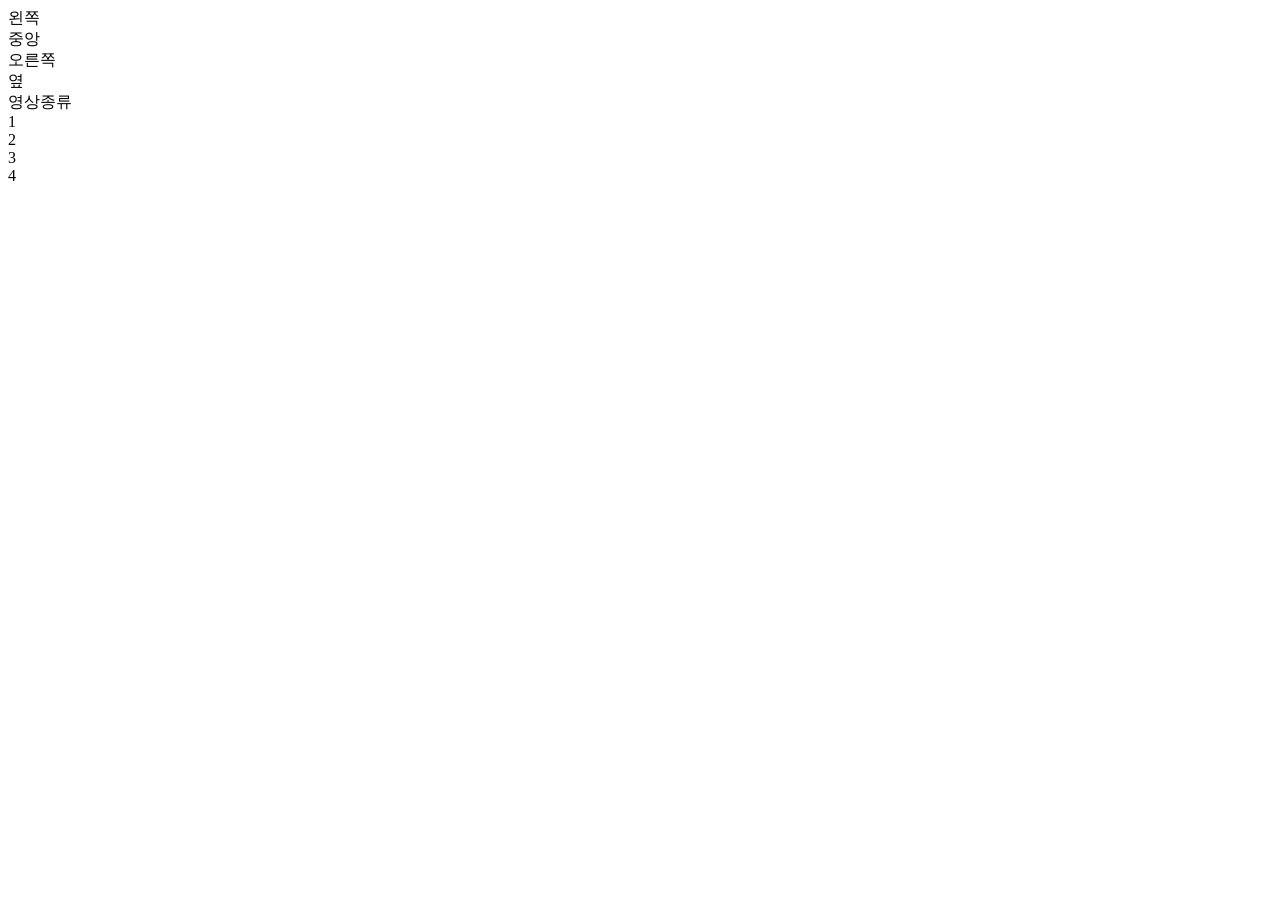
==== index.html @ cde8663f "HTML 구조 생성" ====
<!doctype html>
<html lang="en">
  <head>
    <meta charset="UTF-8" />
    <meta name="viewport" content="width=device-width, initial-scale=1.0" />
    <title>YouTube-Clone</title>
    <link rel="stylesheet" href="style.css">
  </head>
  <body>
    <header>
      <div class="header_left">왼쪽</div>
      <div class="header_middle">중앙</div>
      <div class="header_right">오른쪽</div>
    </header>
    <aside class="menu">옆</aside>
    <main class="main_content">
      <div class="content_select">영상종류</div>
      <div class="content_layout">
        <div class="content">1</div>
        <div class="content">2</div>
        <div class="content">3</div>
        <div class="content">4</div>
      </div>
    </main>
  </body>
</html>
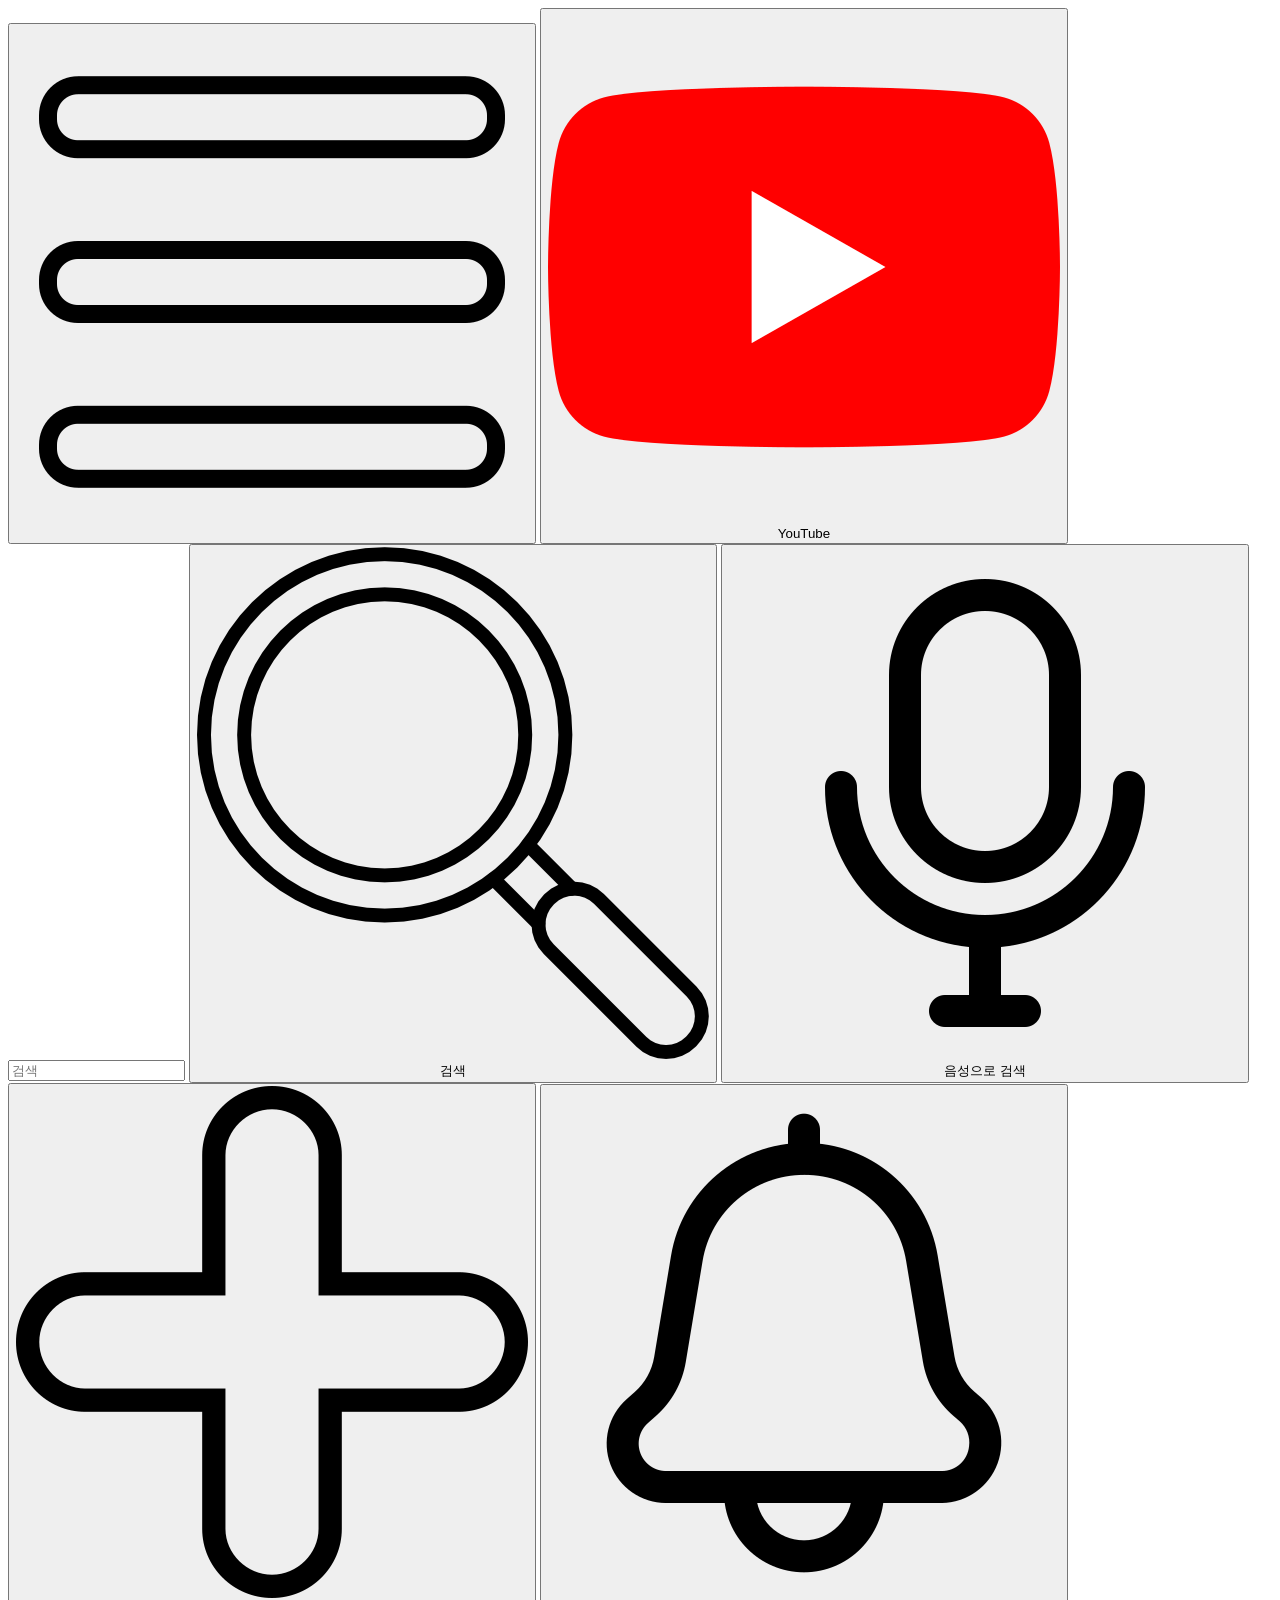
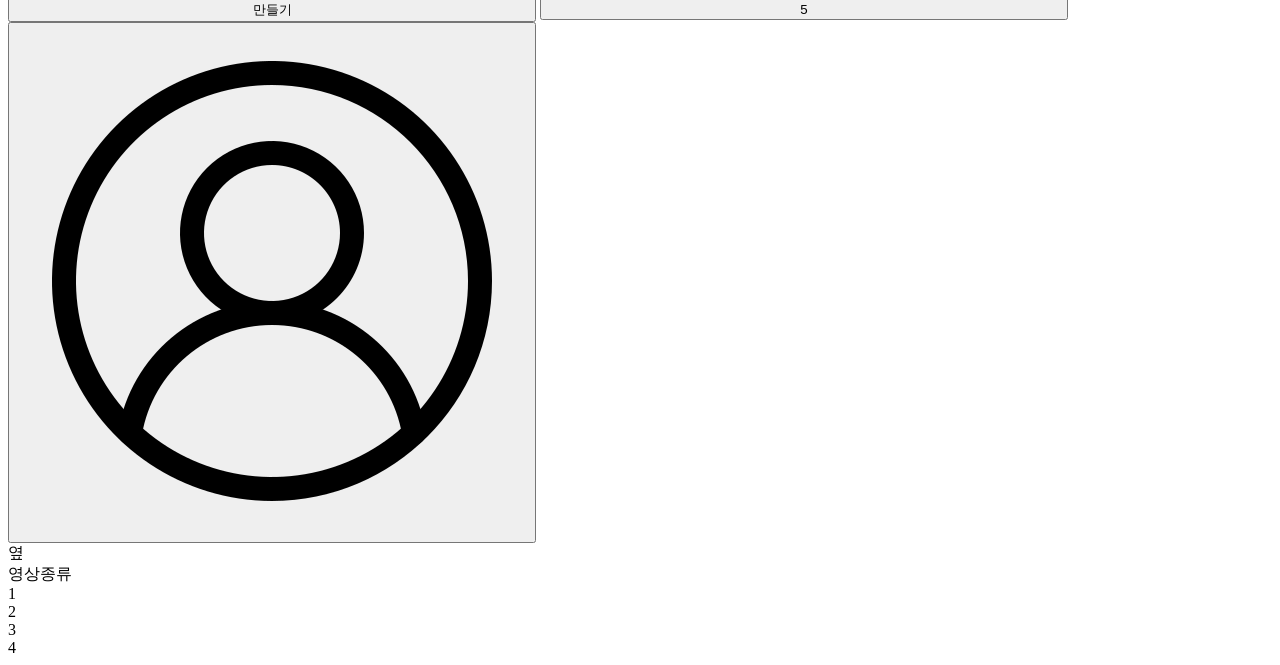
==== commit e6ff2374: "icon, css 추가/html header 완료" ====
--- a/index.html
+++ b/index.html
@@ -4,13 +4,55 @@
     <meta charset="UTF-8" />
     <meta name="viewport" content="width=device-width, initial-scale=1.0" />
     <title>YouTube-Clone</title>
-    <link rel="stylesheet" href="style.css">
+    <link rel="stylesheet" href="general.css" />
+    <link rel="stylesheet" href="header.css" />
+    <link rel="stylesheet" href="side.css" />
+    <link rel="stylesheet" href="main.css" />
   </head>
   <body>
-    <header>
-      <div class="header_left">왼쪽</div>
-      <div class="header_middle">중앙</div>
-      <div class="header_right">오른쪽</div>
+    <header class="header">
+      <div class="header_left">
+        <button class="menu_button">
+          <img class="menu_icon" src="icon/free-icon-menu-5310574.png" />
+        </button>
+        <button class="logo_button">
+          <img class="logo_icon" src="icon/free-icon-youtube-5968852.png" />
+          <div class="logo_text">YouTube</div>
+        </button>
+      </div>
+      <div class="header_middle">
+        <input class="search_bar" type="text" placeholder="검색" />
+        <button class="search_button">
+          <img
+            class="search_icon"
+            src="icon/free-icon-magnifying-glass-1294924.png"
+          />
+          <div class="tooltip">검색</div>
+        </button>
+        <button class="voice_search_button">
+          <img class="voive_search_icon" src="icon/free-icon-mic-7304859.png" />
+          <div class="tooltip">음성으로 검색</div>
+        </button>
+      </div>
+      <div class="header_right">
+        <button class="create_button">
+          <img class="create_icon" src="icon/free-icon-add-149162.png" />
+          <div class="create_text">만들기</div>
+        </button>
+        <button class="notification_button">
+          <img
+            class="notification_icon"
+            src="icon/free-icon-notification-bell-12328821.png"
+          />
+          <div class="notification_text">5</div>
+        </button>
+        <button class="current_user_button">
+          <img
+            class="current_user_icon"
+            src="icon/free-icon-account-12102111.png"
+          />
+        </button>
+      </div>
     </header>
     <aside class="menu">옆</aside>
     <main class="main_content">
